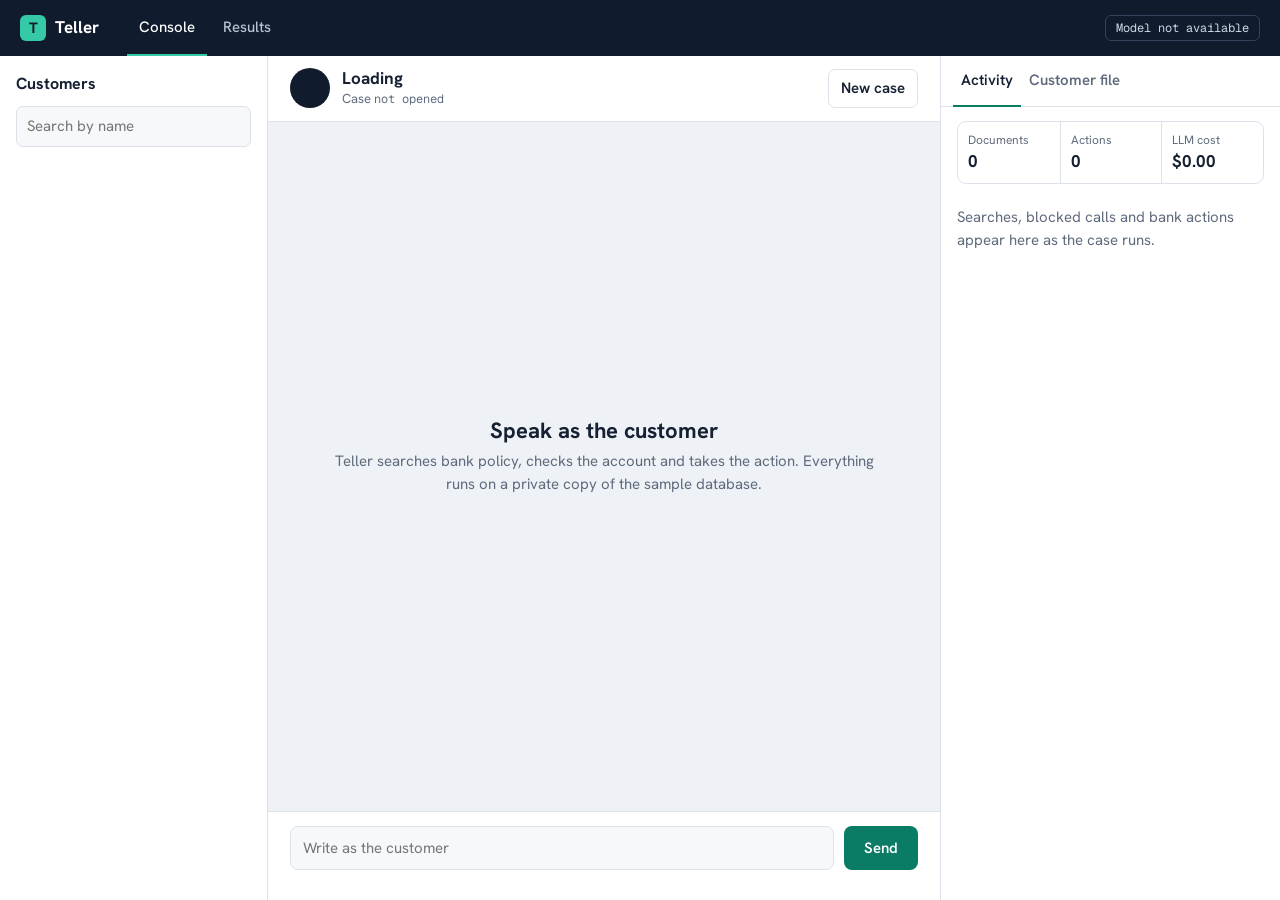
==== web/index.html @ 4563b69e "Add branch desk page" ====
<!doctype html>
<html lang="en">
<head>
  <meta charset="utf-8">
  <meta name="viewport" content="width=device-width, initial-scale=1">
  <title>Teller | Support console</title>
  <link rel="preconnect" href="https://fonts.googleapis.com">
  <link rel="stylesheet" href="https://fonts.googleapis.com/css2?family=Geist+Mono:wght@400;500&family=Hanken+Grotesk:wght@400;500;600;700&display=swap">
  <link rel="stylesheet" href="css/base.css">
  <link rel="stylesheet" href="css/desk.css">
</head>
<body>
  <header class="topbar">
    <a class="brand" href="index.html"><span class="brand-mark">T</span>Teller</a>
    <nav class="nav">
      <a class="nav-link nav-link-active" href="index.html">Console</a>
      <a class="nav-link" href="results.html">Results</a>
    </nav>
    <p class="model-chip" id="model-line">Checking model</p>
  </header>

  <main class="console">
    <aside class="customers">
      <div class="customers-head">
        <h2>Customers</h2>
        <span class="count" id="customer-count"></span>
      </div>
      <input class="customer-search" id="customer-search" type="search" placeholder="Search by name" aria-label="Search customers">
      <ul class="customer-list" id="customer-list"></ul>
    </aside>

    <section class="conversation">
      <div class="conversation-head">
        <span class="avatar avatar-large" id="current-avatar"></span>
        <div class="conversation-title">
          <h1 id="current-name">Loading</h1>
          <p>Case <span id="case-number">not opened</span></p>
        </div>
        <button class="secondary-button" id="new-case-button" type="button">New case</button>
      </div>

      <div class="messages" id="messages">
        <div class="welcome" id="welcome">
          <h2>Speak as the customer</h2>
          <p>Teller searches bank policy, checks the account and takes the action. Everything runs on a private copy of the sample database.</p>
          <div class="suggestions" id="suggestions"></div>
        </div>
      </div>

      <form class="composer" id="message-form">
        <input id="message-input" type="text" autocomplete="off" placeholder="Write as the customer" aria-label="Customer message">
        <button class="send-button" id="send-button" type="submit">Send</button>
      </form>
      <p class="form-error" id="form-error"></p>
    </section>

    <aside class="details">
      <div class="tabs" role="tablist">
        <button class="tab tab-active" id="activity-tab" type="button" role="tab">Activity</button>
        <button class="tab" id="profile-tab" type="button" role="tab">Customer file</button>
      </div>

      <div id="activity-panel">
        <dl class="case-stats">
          <div><dt>Documents</dt><dd id="stat-documents">0</dd></div>
          <div><dt>Actions</dt><dd id="stat-actions">0</dd></div>
          <div><dt>LLM cost</dt><dd id="stat-cost">$0.00</dd></div>
        </dl>
        <p class="activity-empty" id="activity-empty">Searches, blocked calls and bank actions appear here as the case runs.</p>
        <ol class="timeline" id="timeline"></ol>
      </div>

      <div id="profile-panel" hidden>
        <p class="profile-note">Give any two of these when Teller asks you to verify. All of it is sample data.</p>
        <dl class="profile" id="profile"></dl>
      </div>
    </aside>
  </main>

  <script src="js/api.js"></script>
  <script src="js/desk.js"></script>
</body>
</html>
---- web/css/base.css ----
:root {
  --navy: #101c2e;
  --background: #eef1f5;
  --surface: #ffffff;
  --surface-soft: #f6f8fa;
  --line: #dde2ea;
  --text: #162033;
  --muted: #5f6b7d;
  --brand: #0a7c66;
  --brand-dark: #075e4d;
  --brand-soft: #e2f3ef;
  --blue: #2257d6;
  --blue-soft: #e6edfc;
  --red: #b92f1c;
  --red-soft: #fbe9e6;
  --font: "Hanken Grotesk", "Helvetica Neue", Arial, sans-serif;
  --mono: "Geist Mono", Menlo, monospace;
}

* {
  box-sizing: border-box;
}

html,
body {
  margin: 0;
  height: 100%;
}

body {
  background: var(--background);
  color: var(--text);
  font-family: var(--font);
  font-size: 15px;
  line-height: 1.5;
}

h1,
h2,
h3,
p,
dl,
dd,
ol,
ul {
  margin: 0;
  padding: 0;
}

ol,
ul {
  list-style: none;
}

button,
input {
  font: inherit;
}

.topbar {
  display: flex;
  align-items: center;
  gap: 28px;
  height: 56px;
  padding: 0 20px;
  background: var(--navy);
  color: #ffffff;
}

.brand {
  display: flex;
  align-items: center;
  gap: 9px;
  color: inherit;
  font-size: 17px;
  font-weight: 700;
  text-decoration: none;
}

.brand-mark {
  display: grid;
  width: 26px;
  height: 26px;
  border-radius: 6px;
  background: #36c9a7;
  color: var(--navy);
  font-size: 15px;
  place-items: center;
}

.nav {
  display: flex;
  align-self: stretch;
  gap: 4px;
}

.nav-link {
  display: flex;
  align-items: center;
  padding: 0 12px;
  border-bottom: 2px solid transparent;
  color: #b9c3d2;
  font-weight: 500;
  text-decoration: none;
}

.nav-link:hover {
  color: #ffffff;
}

.nav-link-active {
  border-bottom-color: #36c9a7;
  color: #ffffff;
}

.model-chip {
  margin-left: auto;
  padding: 3px 10px;
  border: 1px solid #33425a;
  border-radius: 6px;
  color: #cfd7e3;
  font-family: var(--mono);
  font-size: 12px;
  overflow-wrap: anywhere;
}

@media (max-width: 640px) {
  .topbar {
    flex-wrap: wrap;
    gap: 2px 14px;
    height: auto;
    padding: 8px 16px;
  }

  .nav {
    min-height: 34px;
  }

  .model-chip {
    width: 100%;
    margin: 4px 0;
  }
}
---- web/css/desk.css ----
.console {
  display: grid;
  grid-template-columns: 268px minmax(0, 1fr) 340px;
  height: calc(100vh - 56px);
}

.customers,
.details {
  display: flex;
  flex-direction: column;
  min-height: 0;
  background: var(--surface);
}

.customers {
  border-right: 1px solid var(--line);
}

.details {
  overflow-y: auto;
  border-left: 1px solid var(--line);
}

.customers-head {
  display: flex;
  align-items: center;
  justify-content: space-between;
  padding: 16px 16px 10px;
}

.customers-head h2 {
  font-size: 16px;
  font-weight: 700;
}

.count {
  color: var(--muted);
  font-size: 13px;
}

.customer-search {
  margin: 0 16px 10px;
  padding: 8px 10px;
  border: 1px solid var(--line);
  border-radius: 7px;
  background: var(--surface-soft);
}

.customer-search:focus,
.composer input:focus {
  border-color: var(--brand);
  outline: 2px solid var(--brand-soft);
}

.customer-list {
  flex: 1;
  overflow-y: auto;
  padding: 0 8px 12px;
}

.customer-button {
  display: flex;
  align-items: center;
  gap: 10px;
  width: 100%;
  padding: 8px;
  border: 0;
  border-radius: 7px;
  background: none;
  color: inherit;
  cursor: pointer;
  text-align: left;
}

.customer-button:hover {
  background: var(--surface-soft);
}

.customer-active,
.customer-active:hover {
  background: var(--brand-soft);
}

.customer-name {
  overflow: hidden;
  font-weight: 500;
  text-overflow: ellipsis;
  white-space: nowrap;
}

.avatar {
  display: grid;
  flex-shrink: 0;
  width: 30px;
  height: 30px;
  border-radius: 50%;
  background: #dce3ec;
  color: #33425a;
  font-size: 11px;
  font-weight: 700;
  place-items: center;
}

.avatar-large {
  width: 40px;
  height: 40px;
  background: var(--navy);
  color: #ffffff;
  font-size: 14px;
}

.conversation {
  display: flex;
  flex-direction: column;
  min-width: 0;
  min-height: 0;
}

.conversation-head {
  display: flex;
  align-items: center;
  gap: 12px;
  padding: 12px 22px;
  border-bottom: 1px solid var(--line);
  background: var(--surface);
}

.conversation-title {
  flex: 1;
  min-width: 0;
}

.conversation-title h1 {
  overflow: hidden;
  font-size: 17px;
  font-weight: 700;
  line-height: 1.25;
  text-overflow: ellipsis;
  white-space: nowrap;
}

.conversation-title p {
  color: var(--muted);
  font-size: 13px;
}

#case-number {
  font-family: var(--mono);
  font-size: 12px;
}

.secondary-button {
  flex-shrink: 0;
  padding: 7px 12px;
  border: 1px solid var(--line);
  border-radius: 7px;
  background: var(--surface);
  color: var(--text);
  cursor: pointer;
  font-weight: 600;
}

.secondary-button:hover {
  background: var(--surface-soft);
}

.messages {
  display: flex;
  flex: 1;
  flex-direction: column;
  gap: 12px;
  overflow-y: auto;
  padding: 22px;
}

.welcome {
  width: 100%;
  max-width: 560px;
  margin: auto;
  text-align: center;
}

.welcome h2 {
  font-size: 22px;
  font-weight: 700;
  line-height: 1.25;
}

.welcome p {
  margin-top: 6px;
  color: var(--muted);
}

.suggestions {
  display: grid;
  grid-template-columns: 1fr 1fr;
  gap: 10px;
  margin-top: 20px;
}

.suggestion {
  padding: 12px 14px;
  border: 1px solid var(--line);
  border-radius: 9px;
  background: var(--surface);
  color: var(--text);
  cursor: pointer;
  line-height: 1.35;
  text-align: left;
}

.suggestion:hover {
  border-color: var(--brand);
}

.message {
  max-width: min(76%, 620px);
}

.message-customer {
  align-self: flex-start;
}

.message-teller {
  align-self: flex-end;
}

.message-author {
  margin-bottom: 3px;
  color: var(--muted);
  font-size: 12px;
  font-weight: 600;
}

.message-teller .message-author {
  text-align: right;
}

.message-text {
  padding: 10px 14px;
  border-radius: 12px;
  overflow-wrap: anywhere;
  white-space: pre-wrap;
}

.message-customer .message-text {
  border: 1px solid var(--line);
  border-top-left-radius: 3px;
  background: var(--surface);
}

.message-teller .message-text {
  border-top-right-radius: 3px;
  background: var(--navy);
  color: #ffffff;
}

.typing {
  display: flex;
  gap: 5px;
  padding: 5px 2px;
}

.typing span {
  width: 7px;
  height: 7px;
  border-radius: 50%;
  background: #9fb0c6;
  animation: typing-dot 1.2s infinite;
}

.typing span:nth-child(2) {
  animation-delay: 0.15s;
}

.typing span:nth-child(3) {
  animation-delay: 0.3s;
}

@keyframes typing-dot {
  0%,
  60%,
  100% {
    opacity: 0.35;
  }

  30% {
    opacity: 1;
  }
}

@media (prefers-reduced-motion: reduce) {
  .typing span {
    animation: none;
  }
}

.composer {
  display: flex;
  gap: 10px;
  padding: 14px 22px 8px;
  border-top: 1px solid var(--line);
  background: var(--surface);
}

.composer input {
  flex: 1;
  min-width: 0;
  padding: 10px 12px;
  border: 1px solid var(--line);
  border-radius: 8px;
  background: var(--surface-soft);
}

.send-button {
  padding: 0 20px;
  border: 0;
  border-radius: 8px;
  background: var(--brand);
  color: #ffffff;
  cursor: pointer;
  font-weight: 600;
}

.send-button:hover {
  background: var(--brand-dark);
}

.send-button:disabled {
  background: #9fb0c6;
  cursor: wait;
}

.form-error {
  min-height: 22px;
  padding: 0 22px 6px;
  background: var(--surface);
  color: var(--red);
  font-size: 13px;
}

.tabs {
  display: flex;
  flex-shrink: 0;
  padding: 0 12px;
  border-bottom: 1px solid var(--line);
}

.tab {
  padding: 13px 8px;
  margin-bottom: -1px;
  border: 0;
  border-bottom: 2px solid transparent;
  background: none;
  color: var(--muted);
  cursor: pointer;
  font-weight: 600;
}

.tab-active {
  border-bottom-color: var(--brand);
  color: var(--text);
}

.case-stats {
  display: grid;
  grid-template-columns: repeat(3, 1fr);
  margin: 14px 16px;
  border: 1px solid var(--line);
  border-radius: 9px;
}

.case-stats div {
  padding: 9px 10px;
  border-left: 1px solid var(--line);
}

.case-stats div:first-child {
  border-left: 0;
}

.case-stats dt {
  color: var(--muted);
  font-size: 12px;
}

.case-stats dd {
  font-size: 17px;
  font-weight: 700;
  font-variant-numeric: tabular-nums;
}

.activity-empty {
  padding: 8px 16px;
  color: var(--muted);
}

.timeline {
  padding: 0 16px 18px;
}

.timeline-item {
  position: relative;
  display: grid;
  grid-template-columns: 26px minmax(0, 1fr);
  gap: 10px;
  padding-bottom: 16px;
}

.timeline-item::before {
  position: absolute;
  top: 28px;
  bottom: 2px;
  left: 12px;
  width: 1px;
  background: var(--line);
  content: "";
}

.timeline-item:last-child::before {
  display: none;
}

.timeline-icon {
  display: grid;
  width: 26px;
  height: 26px;
  border-radius: 50%;
  place-items: center;
}

.timeline-icon svg {
  width: 14px;
  height: 14px;
}

.icon-search {
  background: var(--blue-soft);
  color: var(--blue);
}

.icon-done {
  background: var(--brand-soft);
  color: var(--brand-dark);
}

.icon-blocked {
  background: var(--red-soft);
  color: var(--red);
}

.timeline-label {
  color: var(--muted);
  font-size: 12px;
  font-weight: 600;
}

.timeline-title {
  overflow-wrap: anywhere;
  font-weight: 500;
  line-height: 1.35;
}

.timeline-list {
  margin-top: 3px;
  color: var(--muted);
  font-size: 13px;
}

.timeline-note {
  margin-top: 3px;
  color: var(--muted);
  font-size: 13px;
}

.timeline-code {
  max-height: 100px;
  margin: 5px 0 0;
  padding: 7px 8px;
  overflow: auto;
  border-radius: 6px;
  background: var(--surface-soft);
  color: #33425a;
  font-family: var(--mono);
  font-size: 11px;
  overflow-wrap: anywhere;
  white-space: pre-wrap;
}

.profile-note {
  padding: 14px 16px 2px;
  color: var(--muted);
  font-size: 13px;
}

.profile {
  padding: 4px 16px 18px;
}

.profile dt {
  margin-top: 12px;
  color: var(--muted);
  font-size: 12px;
}

.profile dd {
  font-weight: 500;
  overflow-wrap: anywhere;
}

@media (max-width: 1100px) {
  .console {
    grid-template-columns: 230px minmax(0, 1fr);
    grid-template-rows: minmax(560px, calc(100vh - 56px)) auto;
    height: auto;
  }

  .details {
    grid-column: 1 / -1;
    border-top: 1px solid var(--line);
    border-left: 0;
  }
}

@media (max-width: 720px) {
  .console {
    display: block;
  }

  .customers {
    max-height: 250px;
    border-right: 0;
    border-bottom: 1px solid var(--line);
  }

  .conversation {
    height: 620px;
  }

  .conversation-head,
  .messages,
  .composer,
  .form-error {
    padding-right: 16px;
    padding-left: 16px;
  }

  .suggestions {
    grid-template-columns: 1fr;
  }

  .message {
    max-width: 90%;
  }
}
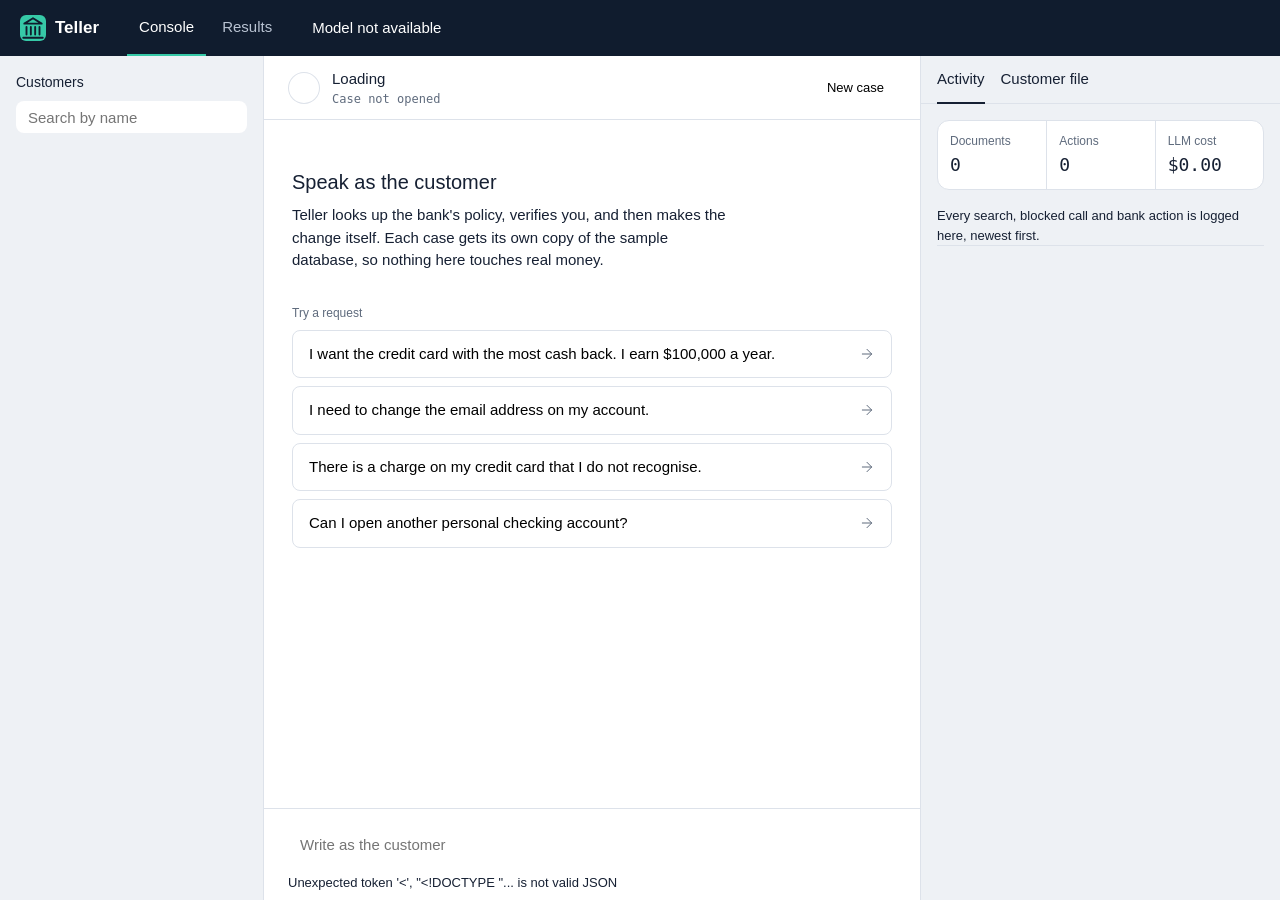
==== commit edcc4c6e: "Rework the console and number the activity log" ====
--- a/web/index.html
+++ b/web/index.html
@@ -5,18 +5,21 @@
   <meta name="viewport" content="width=device-width, initial-scale=1">
   <title>Teller | Support console</title>
   <link rel="preconnect" href="https://fonts.googleapis.com">
-  <link rel="stylesheet" href="https://fonts.googleapis.com/css2?family=Geist+Mono:wght@400;500&family=Hanken+Grotesk:wght@400;500;600;700&display=swap">
-  <link rel="stylesheet" href="css/base.css">
-  <link rel="stylesheet" href="css/desk.css">
+  <link rel="stylesheet" href="https://fonts.googleapis.com/css2?family=IBM+Plex+Mono:wght@400;500&family=IBM+Plex+Sans:wght@400;500;600&display=swap">
+  <link rel="stylesheet" href="css/base.css?v=2">
+  <link rel="stylesheet" href="css/desk.css?v=2">
 </head>
 <body>
   <header class="topbar">
-    <a class="brand" href="index.html"><span class="brand-mark">T</span>Teller</a>
+    <a class="brand" href="index.html">
+      <svg class="brand-mark" viewBox="0 0 24 24" fill="none" stroke="currentColor" stroke-width="1.75" stroke-linecap="round" stroke-linejoin="round" aria-hidden="true"><path d="M3 21h18M6 18v-7M10 18v-7M14 18v-7M18 18v-7M12 3l8 5H4z"/></svg>
+      Teller
+    </a>
     <nav class="nav">
       <a class="nav-link nav-link-active" href="index.html">Console</a>
       <a class="nav-link" href="results.html">Results</a>
     </nav>
-    <p class="model-chip" id="model-line">Checking model</p>
+    <p class="model-line" id="model-line">Checking model</p>
   </header>
 
   <main class="console">
@@ -42,7 +45,8 @@
       <div class="messages" id="messages">
         <div class="welcome" id="welcome">
           <h2>Speak as the customer</h2>
-          <p>Teller searches bank policy, checks the account and takes the action. Everything runs on a private copy of the sample database.</p>
+          <p>Teller looks up the bank's policy, verifies you, and then makes the change itself. Each case gets its own copy of the sample database, so nothing here touches real money.</p>
+          <p class="suggestions-label">Try a request</p>
           <div class="suggestions" id="suggestions"></div>
         </div>
       </div>
@@ -66,7 +70,7 @@
           <div><dt>Actions</dt><dd id="stat-actions">0</dd></div>
           <div><dt>LLM cost</dt><dd id="stat-cost">$0.00</dd></div>
         </dl>
-        <p class="activity-empty" id="activity-empty">Searches, blocked calls and bank actions appear here as the case runs.</p>
+        <p class="activity-empty" id="activity-empty">Every search, blocked call and bank action is logged here, newest first.</p>
         <ol class="timeline" id="timeline"></ol>
       </div>
 
@@ -77,7 +81,7 @@
     </aside>
   </main>
 
-  <script src="js/api.js"></script>
-  <script src="js/desk.js"></script>
+  <script src="js/api.js?v=2"></script>
+  <script src="js/desk.js?v=2"></script>
 </body>
 </html>
--- a/web/css/desk.css
+++ b/web/css/desk.css
@@ -1,15 +1,17 @@
 .console {
   display: grid;
-  grid-template-columns: 268px minmax(0, 1fr) 340px;
+  grid-template-columns: 264px minmax(0, 1fr) 360px;
   height: calc(100vh - 56px);
 }
+
+/* Side panels */
 
 .customers,
 .details {
   display: flex;
   flex-direction: column;
   min-height: 0;
-  background: var(--surface);
+  background: var(--page);
 }
 
 .customers {
@@ -23,67 +25,77 @@
 
 .customers-head {
   display: flex;
-  align-items: center;
+  align-items: baseline;
   justify-content: space-between;
-  padding: 16px 16px 10px;
+  padding: 16px 16px 8px;
 }
 
 .customers-head h2 {
-  font-size: 16px;
-  font-weight: 700;
+  font-size: 14px;
+  font-weight: 500;
 }
 
 .count {
   color: var(--muted);
-  font-size: 13px;
+  font-family: var(--mono);
+  font-size: 12px;
 }
 
 .customer-search {
-  margin: 0 16px 10px;
-  padding: 8px 10px;
-  border: 1px solid var(--line);
-  border-radius: 7px;
-  background: var(--surface-soft);
+  height: 32px;
+  margin: 0 16px 8px;
+  padding: 0 12px;
+  border: 1px solid var(--line-strong);
+  border-radius: 8px;
+  background: var(--surface);
 }
 
 .customer-search:focus,
 .composer input:focus {
-  border-color: var(--brand);
-  outline: 2px solid var(--brand-soft);
+  border-color: var(--accent);
+  outline: none;
+  box-shadow: 0 0 0 3px var(--accent-ring);
 }
 
 .customer-list {
   flex: 1;
   overflow-y: auto;
-  padding: 0 8px 12px;
+  padding: 0 8px 16px;
+}
+
+.customer-list li + li {
+  margin-top: 2px;
 }
 
 .customer-button {
   display: flex;
   align-items: center;
-  gap: 10px;
+  gap: 8px;
   width: 100%;
-  padding: 8px;
+  height: 36px;
+  padding: 0 8px;
   border: 0;
-  border-radius: 7px;
+  border-radius: 8px;
   background: none;
-  color: inherit;
-  cursor: pointer;
+  color: var(--text-soft);
   text-align: left;
+  transition: background-color 150ms var(--ease), color 150ms var(--ease);
 }
 
 .customer-button:hover {
-  background: var(--surface-soft);
+  background: rgba(23, 23, 23, 0.04);
+  color: var(--text);
 }
 
 .customer-active,
 .customer-active:hover {
-  background: var(--brand-soft);
+  background: rgba(23, 23, 23, 0.06);
+  color: var(--text);
+  font-weight: 500;
 }
 
 .customer-name {
   overflow: hidden;
-  font-weight: 500;
   text-overflow: ellipsis;
   white-space: nowrap;
 }
@@ -91,38 +103,41 @@
 .avatar {
   display: grid;
   flex-shrink: 0;
-  width: 30px;
-  height: 30px;
+  width: 24px;
+  height: 24px;
   border-radius: 50%;
-  background: #dce3ec;
-  color: #33425a;
-  font-size: 11px;
-  font-weight: 700;
+  background: var(--raised);
+  box-shadow: inset 0 0 0 1px var(--line);
+  color: var(--text-soft);
+  font-size: 10px;
+  font-weight: 500;
   place-items: center;
 }
 
 .avatar-large {
-  width: 40px;
-  height: 40px;
-  background: var(--navy);
-  color: #ffffff;
-  font-size: 14px;
-}
+  width: 32px;
+  height: 32px;
+  font-size: 12px;
+}
+
+/* Conversation */
 
 .conversation {
   display: flex;
   flex-direction: column;
   min-width: 0;
   min-height: 0;
+  background: var(--surface);
 }
 
 .conversation-head {
   display: flex;
   align-items: center;
   gap: 12px;
-  padding: 12px 22px;
+  height: 64px;
+  flex-shrink: 0;
+  padding: 0 24px;
   border-bottom: 1px solid var(--line);
-  background: var(--surface);
 }
 
 .conversation-title {
@@ -132,141 +147,158 @@
 
 .conversation-title h1 {
   overflow: hidden;
-  font-size: 17px;
-  font-weight: 700;
-  line-height: 1.25;
+  font-size: 15px;
+  font-weight: 500;
   text-overflow: ellipsis;
   white-space: nowrap;
 }
 
 .conversation-title p {
   color: var(--muted);
-  font-size: 13px;
-}
-
-#case-number {
   font-family: var(--mono);
   font-size: 12px;
+  line-height: 16px;
 }
 
 .secondary-button {
   flex-shrink: 0;
-  padding: 7px 12px;
-  border: 1px solid var(--line);
-  border-radius: 7px;
-  background: var(--surface);
-  color: var(--text);
-  cursor: pointer;
-  font-weight: 600;
+  height: 32px;
+  padding: 0 12px;
+  border: 1px solid var(--line-strong);
+  border-radius: 8px;
+  background: var(--surface);
+  font-size: 13px;
+  font-weight: 500;
+  transition: background-color 150ms var(--ease);
 }
 
 .secondary-button:hover {
-  background: var(--surface-soft);
+  background: var(--raised);
+}
+
+.secondary-button:active,
+.send-button:active,
+.suggestion:active {
+  transform: scale(0.98);
 }
 
 .messages {
   display: flex;
   flex: 1;
   flex-direction: column;
-  gap: 12px;
+  gap: 16px;
   overflow-y: auto;
-  padding: 22px;
+  padding: 24px;
 }
 
 .welcome {
   width: 100%;
-  max-width: 560px;
-  margin: auto;
-  text-align: center;
+  max-width: 600px;
+  margin: 24px auto 0;
 }
 
 .welcome h2 {
-  font-size: 22px;
-  font-weight: 700;
-  line-height: 1.25;
+  font-size: 20px;
+  font-weight: 500;
+  line-height: 28px;
 }
 
 .welcome p {
-  margin-top: 6px;
-  color: var(--muted);
+  max-width: 52ch;
+  margin-top: 8px;
+  color: var(--text-soft);
+}
+
+.welcome .suggestions-label {
+  margin-top: 32px;
+  color: var(--muted);
+  font-size: 12px;
 }
 
 .suggestions {
-  display: grid;
-  grid-template-columns: 1fr 1fr;
-  gap: 10px;
-  margin-top: 20px;
+  display: flex;
+  flex-direction: column;
+  gap: 8px;
+  margin-top: 8px;
 }
 
 .suggestion {
-  padding: 12px 14px;
+  display: flex;
+  align-items: center;
+  justify-content: space-between;
+  gap: 16px;
+  padding: 12px 16px;
   border: 1px solid var(--line);
-  border-radius: 9px;
-  background: var(--surface);
-  color: var(--text);
-  cursor: pointer;
-  line-height: 1.35;
+  border-radius: 8px;
+  background: var(--surface);
   text-align: left;
+  transition: background-color 150ms var(--ease), border-color 150ms var(--ease);
 }
 
 .suggestion:hover {
-  border-color: var(--brand);
+  border-color: var(--line-strong);
+  background: var(--page);
+}
+
+.suggestion svg {
+  flex-shrink: 0;
+  width: 16px;
+  height: 16px;
+  color: var(--muted);
 }
 
 .message {
-  max-width: min(76%, 620px);
+  max-width: min(72%, 600px);
 }
 
 .message-customer {
+  align-self: flex-end;
+}
+
+.message-teller {
   align-self: flex-start;
 }
 
-.message-teller {
-  align-self: flex-end;
-}
-
 .message-author {
-  margin-bottom: 3px;
-  color: var(--muted);
-  font-size: 12px;
-  font-weight: 600;
-}
-
-.message-teller .message-author {
+  margin-bottom: 4px;
+  color: var(--muted);
+  font-size: 12px;
+  line-height: 16px;
+}
+
+.message-customer .message-author {
   text-align: right;
 }
 
 .message-text {
-  padding: 10px 14px;
+  padding: 12px 16px;
   border-radius: 12px;
   overflow-wrap: anywhere;
   white-space: pre-wrap;
 }
 
 .message-customer .message-text {
+  background: var(--raised);
+}
+
+.message-teller .message-text {
   border: 1px solid var(--line);
-  border-top-left-radius: 3px;
-  background: var(--surface);
-}
-
-.message-teller .message-text {
-  border-top-right-radius: 3px;
-  background: var(--navy);
-  color: #ffffff;
+  background: var(--surface);
+  box-shadow: 0 1px 2px rgba(0, 0, 0, 0.04);
 }
 
 .typing {
   display: flex;
-  gap: 5px;
-  padding: 5px 2px;
+  gap: 4px;
+  padding: 6px 0;
 }
 
 .typing span {
-  width: 7px;
-  height: 7px;
+  width: 6px;
+  height: 6px;
   border-radius: 50%;
-  background: #9fb0c6;
-  animation: typing-dot 1.2s infinite;
+  background: var(--muted);
+  animation: typing-dot 1.2s var(--ease) infinite;
 }
 
 .typing span:nth-child(2) {
@@ -281,7 +313,7 @@
   0%,
   60%,
   100% {
-    opacity: 0.35;
+    opacity: 0.3;
   }
 
   30% {
@@ -297,81 +329,91 @@
 
 .composer {
   display: flex;
-  gap: 10px;
-  padding: 14px 22px 8px;
+  gap: 8px;
+  padding: 16px 24px 8px;
   border-top: 1px solid var(--line);
-  background: var(--surface);
 }
 
 .composer input {
   flex: 1;
   min-width: 0;
-  padding: 10px 12px;
-  border: 1px solid var(--line);
-  border-radius: 8px;
-  background: var(--surface-soft);
+  height: 40px;
+  padding: 0 12px;
+  border: 1px solid var(--line-strong);
+  border-radius: 8px;
+  background: var(--surface);
 }
 
 .send-button {
+  height: 40px;
   padding: 0 20px;
   border: 0;
   border-radius: 8px;
-  background: var(--brand);
+  background: var(--accent);
   color: #ffffff;
-  cursor: pointer;
-  font-weight: 600;
+  font-weight: 500;
+  transition: background-color 150ms var(--ease), transform 150ms var(--ease);
 }
 
 .send-button:hover {
-  background: var(--brand-dark);
+  background: var(--accent-dark);
 }
 
 .send-button:disabled {
-  background: #9fb0c6;
+  background: var(--raised);
+  color: var(--muted);
   cursor: wait;
 }
 
 .form-error {
-  min-height: 22px;
-  padding: 0 22px 6px;
-  background: var(--surface);
-  color: var(--red);
+  min-height: 24px;
+  padding: 0 24px 8px;
+  color: var(--negative);
   font-size: 13px;
 }
 
+/* Activity and customer file */
+
 .tabs {
   display: flex;
   flex-shrink: 0;
-  padding: 0 12px;
+  gap: 16px;
+  height: 48px;
+  padding: 0 16px;
   border-bottom: 1px solid var(--line);
 }
 
 .tab {
-  padding: 13px 8px;
+  padding: 0;
   margin-bottom: -1px;
   border: 0;
   border-bottom: 2px solid transparent;
   background: none;
-  color: var(--muted);
-  cursor: pointer;
-  font-weight: 600;
+  color: var(--text-soft);
+  font-weight: 500;
+  transition: color 150ms var(--ease);
+}
+
+.tab:hover {
+  color: var(--text);
 }
 
 .tab-active {
-  border-bottom-color: var(--brand);
+  border-bottom-color: var(--text);
   color: var(--text);
 }
 
 .case-stats {
   display: grid;
   grid-template-columns: repeat(3, 1fr);
-  margin: 14px 16px;
+  margin: 16px;
   border: 1px solid var(--line);
-  border-radius: 9px;
+  border-radius: 12px;
+  background: var(--surface);
 }
 
 .case-stats div {
-  padding: 9px 10px;
+  padding: 12px;
   border-left: 1px solid var(--line);
 }
 
@@ -382,135 +424,128 @@
 .case-stats dt {
   color: var(--muted);
   font-size: 12px;
+  line-height: 16px;
 }
 
 .case-stats dd {
-  font-size: 17px;
-  font-weight: 700;
-  font-variant-numeric: tabular-nums;
+  margin-top: 4px;
+  font-family: var(--mono);
+  font-size: 18px;
+  line-height: 24px;
 }
 
 .activity-empty {
-  padding: 8px 16px;
-  color: var(--muted);
-}
+  padding: 0 16px;
+  color: var(--text-soft);
+  font-size: 13px;
+}
+
+/* The ledger: numbered entries on ruled lines, newest on top */
 
 .timeline {
-  padding: 0 16px 18px;
+  margin: 0 16px 24px;
+  border-top: 1px solid var(--line);
 }
 
 .timeline-item {
-  position: relative;
   display: grid;
-  grid-template-columns: 26px minmax(0, 1fr);
-  gap: 10px;
-  padding-bottom: 16px;
-}
-
-.timeline-item::before {
-  position: absolute;
-  top: 28px;
-  bottom: 2px;
-  left: 12px;
-  width: 1px;
-  background: var(--line);
-  content: "";
-}
-
-.timeline-item:last-child::before {
-  display: none;
-}
-
-.timeline-icon {
-  display: grid;
-  width: 26px;
-  height: 26px;
-  border-radius: 50%;
-  place-items: center;
-}
-
-.timeline-icon svg {
-  width: 14px;
-  height: 14px;
-}
-
-.icon-search {
-  background: var(--blue-soft);
-  color: var(--blue);
-}
-
-.icon-done {
-  background: var(--brand-soft);
-  color: var(--brand-dark);
-}
-
-.icon-blocked {
-  background: var(--red-soft);
-  color: var(--red);
+  grid-template-columns: 24px minmax(0, 1fr);
+  gap: 8px;
+  padding: 12px 0;
+  border-bottom: 1px solid var(--line);
+}
+
+.timeline-number {
+  color: var(--muted);
+  font-family: var(--mono);
+  font-size: 12px;
 }
 
 .timeline-label {
-  color: var(--muted);
-  font-size: 12px;
-  font-weight: 600;
+  display: flex;
+  align-items: center;
+  gap: 8px;
+  color: var(--text-soft);
+  font-size: 12px;
+  font-weight: 500;
+}
+
+.timeline-label svg {
+  width: 16px;
+  height: 16px;
+}
+
+.kind-blocked .timeline-label {
+  color: var(--negative);
+}
+
+.kind-done .timeline-label {
+  color: var(--positive);
 }
 
 .timeline-title {
+  margin-top: 4px;
   overflow-wrap: anywhere;
-  font-weight: 500;
-  line-height: 1.35;
-}
-
-.timeline-list {
-  margin-top: 3px;
-  color: var(--muted);
+}
+
+.timeline-list,
+.timeline-note {
+  margin-top: 4px;
+  color: var(--text-soft);
   font-size: 13px;
 }
 
-.timeline-note {
-  margin-top: 3px;
-  color: var(--muted);
-  font-size: 13px;
+.timeline-list li + li {
+  margin-top: 2px;
 }
 
 .timeline-code {
-  max-height: 100px;
-  margin: 5px 0 0;
-  padding: 7px 8px;
+  max-height: 104px;
+  margin-top: 8px;
+  padding: 8px 12px;
   overflow: auto;
-  border-radius: 6px;
-  background: var(--surface-soft);
-  color: #33425a;
+  border-radius: 8px;
+  background: var(--raised);
+  color: var(--text-soft);
   font-family: var(--mono);
-  font-size: 11px;
+  font-size: 12px;
+  line-height: 16px;
   overflow-wrap: anywhere;
   white-space: pre-wrap;
 }
 
 .profile-note {
-  padding: 14px 16px 2px;
-  color: var(--muted);
+  padding: 16px 16px 8px;
+  color: var(--text-soft);
   font-size: 13px;
 }
 
 .profile {
-  padding: 4px 16px 18px;
+  margin: 0 16px 24px;
+  border-top: 1px solid var(--line);
+}
+
+.profile div {
+  padding: 12px 0;
+  border-bottom: 1px solid var(--line);
 }
 
 .profile dt {
-  margin-top: 12px;
-  color: var(--muted);
-  font-size: 12px;
+  color: var(--muted);
+  font-size: 12px;
+  line-height: 16px;
 }
 
 .profile dd {
-  font-weight: 500;
+  margin-top: 4px;
   overflow-wrap: anywhere;
 }
+
+/* Smaller screens */
 
 @media (max-width: 1100px) {
   .console {
-    grid-template-columns: 230px minmax(0, 1fr);
+    grid-template-columns: 240px minmax(0, 1fr);
     grid-template-rows: minmax(560px, calc(100vh - 56px)) auto;
     height: auto;
   }
@@ -528,13 +563,13 @@
   }
 
   .customers {
-    max-height: 250px;
+    max-height: 240px;
     border-right: 0;
     border-bottom: 1px solid var(--line);
   }
 
   .conversation {
-    height: 620px;
+    height: 640px;
   }
 
   .conversation-head,
@@ -545,11 +580,11 @@
     padding-left: 16px;
   }
 
-  .suggestions {
-    grid-template-columns: 1fr;
+  .welcome {
+    margin-top: 8px;
   }
 
   .message {
-    max-width: 90%;
-  }
-}
+    max-width: 88%;
+  }
+}
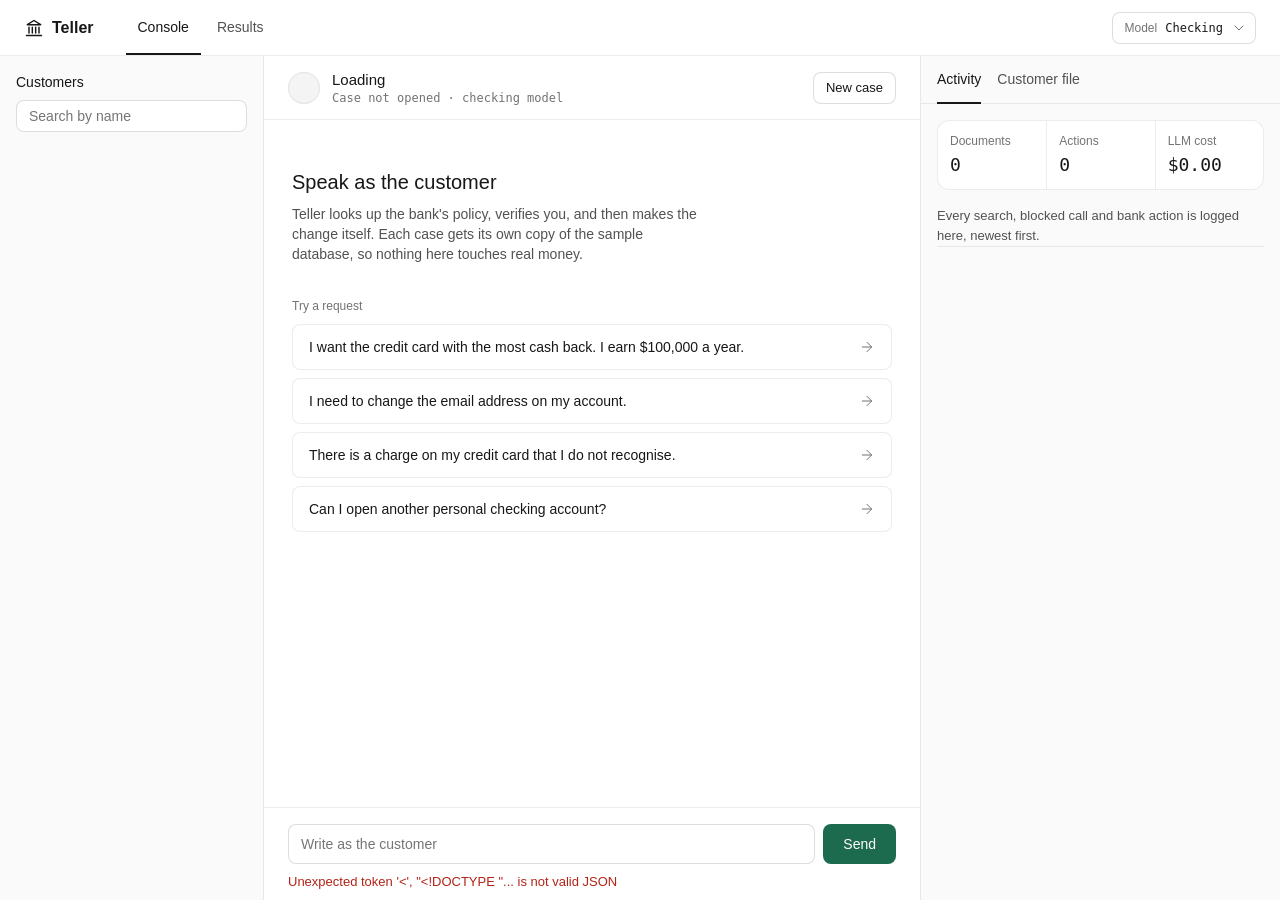
==== commit 56d6aea2: "Add a model menu with offline and own key options" ====
--- a/web/index.html
+++ b/web/index.html
@@ -6,8 +6,8 @@
   <title>Teller | Support console</title>
   <link rel="preconnect" href="https://fonts.googleapis.com">
   <link rel="stylesheet" href="https://fonts.googleapis.com/css2?family=IBM+Plex+Mono:wght@400;500&family=IBM+Plex+Sans:wght@400;500;600&display=swap">
-  <link rel="stylesheet" href="css/base.css?v=2">
-  <link rel="stylesheet" href="css/desk.css?v=2">
+  <link rel="stylesheet" href="css/base.css?v=4">
+  <link rel="stylesheet" href="css/desk.css?v=4">
 </head>
 <body>
   <header class="topbar">
@@ -19,7 +19,66 @@
       <a class="nav-link nav-link-active" href="index.html">Console</a>
       <a class="nav-link" href="results.html">Results</a>
     </nav>
-    <p class="model-line" id="model-line">Checking model</p>
+    <div class="model-menu">
+      <button class="model-button" id="model-button" type="button" aria-expanded="false" aria-controls="model-panel">
+        <span class="model-button-label">Model</span>
+        <span id="model-name">Checking</span>
+        <svg viewBox="0 0 24 24" fill="none" stroke="currentColor" stroke-width="1.5" stroke-linecap="round" stroke-linejoin="round" aria-hidden="true"><path d="m6 9 6 6 6-6"/></svg>
+      </button>
+
+      <div class="model-panel" id="model-panel" hidden>
+        <h2>Model for new cases</h2>
+        <div class="model-options">
+          <label class="model-option">
+            <input type="radio" name="model-source" value="server" checked>
+            <span>
+              <span class="model-option-title" id="server-title">Server model</span>
+              <span class="model-option-note" id="server-note"></span>
+            </span>
+          </label>
+          <label class="model-option" id="offline-option">
+            <input type="radio" name="model-source" value="offline">
+            <span>
+              <span class="model-option-title">Offline demo</span>
+              <span class="model-option-note">No key needed. A script plays the model.</span>
+            </span>
+          </label>
+          <label class="model-option">
+            <input type="radio" name="model-source" value="own">
+            <span>
+              <span class="model-option-title">Your own API key</span>
+              <span class="model-option-note">Gemini, Anthropic or OpenAI</span>
+            </span>
+          </label>
+        </div>
+
+        <div class="key-fields" id="key-fields" hidden>
+          <label class="field">
+            <span>Provider</span>
+            <select id="key-provider">
+              <option value="gemini">Gemini</option>
+              <option value="anthropic">Anthropic</option>
+              <option value="openai">OpenAI</option>
+            </select>
+          </label>
+          <label class="field">
+            <span>Model</span>
+            <input id="key-model" type="text" autocomplete="off" spellcheck="false">
+          </label>
+          <label class="field">
+            <span>API key</span>
+            <input id="key-value" type="password" autocomplete="off" spellcheck="false">
+          </label>
+          <p class="key-note">The key goes to this server with each message of the case. It is kept in memory for that case only and never saved or logged. This tab forgets it when you close it.</p>
+        </div>
+
+        <p class="model-error" id="model-error"></p>
+        <div class="model-actions">
+          <button class="secondary-button" id="model-cancel" type="button">Cancel</button>
+          <button class="primary-button" id="model-apply" type="button">Start a new case</button>
+        </div>
+      </div>
+    </div>
   </header>
 
   <main class="console">
@@ -37,7 +96,7 @@
         <span class="avatar avatar-large" id="current-avatar"></span>
         <div class="conversation-title">
           <h1 id="current-name">Loading</h1>
-          <p>Case <span id="case-number">not opened</span></p>
+          <p>Case <span id="case-number">not opened</span> · <span id="case-model">checking model</span></p>
         </div>
         <button class="secondary-button" id="new-case-button" type="button">New case</button>
       </div>
@@ -46,6 +105,7 @@
         <div class="welcome" id="welcome">
           <h2>Speak as the customer</h2>
           <p>Teller looks up the bank's policy, verifies you, and then makes the change itself. Each case gets its own copy of the sample database, so nothing here touches real money.</p>
+          <p class="offline-note" id="offline-note" hidden>Offline demo: a short script plays the language model, so only an email change runs end to end. Search, the checks in code and the bank tools are real.</p>
           <p class="suggestions-label">Try a request</p>
           <div class="suggestions" id="suggestions"></div>
         </div>
@@ -81,7 +141,8 @@
     </aside>
   </main>
 
-  <script src="js/api.js?v=2"></script>
-  <script src="js/desk.js?v=2"></script>
+  <script src="js/api.js?v=3"></script>
+  <script src="js/model.js?v=3"></script>
+  <script src="js/desk.js?v=3"></script>
 </body>
 </html>
--- a/web/css/base.css
+++ b/web/css/base.css
@@ -1,24 +1,35 @@
 :root {
-  --navy: #101c2e;
-  --background: #eef1f5;
+  /* One grey ramp for every surface, border and text */
+  --page: #fafafa;
   --surface: #ffffff;
-  --surface-soft: #f6f8fa;
-  --line: #dde2ea;
-  --text: #162033;
-  --muted: #5f6b7d;
-  --brand: #0a7c66;
-  --brand-dark: #075e4d;
-  --brand-soft: #e2f3ef;
-  --blue: #2257d6;
-  --blue-soft: #e6edfc;
-  --red: #b92f1c;
-  --red-soft: #fbe9e6;
-  --font: "Hanken Grotesk", "Helvetica Neue", Arial, sans-serif;
-  --mono: "Geist Mono", Menlo, monospace;
+  --raised: #f4f4f5;
+  --line: rgba(23, 23, 23, 0.08);
+  --line-strong: rgba(23, 23, 23, 0.14);
+  --text: #171717;
+  --text-soft: #525252;
+  --muted: #737373;
+
+  /* The one accent: the green ink of a bank ledger */
+  --accent: #1d6b4f;
+  --accent-dark: #16533d;
+  --accent-ring: rgba(29, 107, 79, 0.18);
+
+  /* Meaning only: a posted action and a stopped one */
+  --positive: #15803d;
+  --negative: #b42318;
+
+  --font: "IBM Plex Sans", "Helvetica Neue", Arial, sans-serif;
+  --mono: "IBM Plex Mono", Menlo, monospace;
+  --ease: cubic-bezier(0.22, 1, 0.36, 1);
 }
 
 * {
   box-sizing: border-box;
+}
+
+/* A hidden element stays hidden even when a class gives it a display value */
+[hidden] {
+  display: none !important;
 }
 
 html,
@@ -28,11 +39,11 @@
 }
 
 body {
-  background: var(--background);
+  background: var(--page);
   color: var(--text);
   font-family: var(--font);
-  font-size: 15px;
-  line-height: 1.5;
+  font-size: 14px;
+  line-height: 20px;
 }
 
 h1,
@@ -42,7 +53,8 @@
 dl,
 dd,
 ol,
-ul {
+ul,
+pre {
   margin: 0;
   padding: 0;
 }
@@ -54,38 +66,47 @@
 
 button,
 input {
+  color: inherit;
   font: inherit;
+}
+
+button {
+  cursor: pointer;
+}
+
+:focus-visible {
+  outline: 2px solid var(--accent);
+  outline-offset: 2px;
+}
+
+code {
+  font-family: var(--mono);
+  font-size: 12px;
 }
 
 .topbar {
   display: flex;
   align-items: center;
-  gap: 28px;
+  gap: 32px;
   height: 56px;
-  padding: 0 20px;
-  background: var(--navy);
-  color: #ffffff;
+  padding: 0 24px;
+  border-bottom: 1px solid var(--line);
+  background: var(--surface);
 }
 
 .brand {
   display: flex;
   align-items: center;
-  gap: 9px;
-  color: inherit;
-  font-size: 17px;
-  font-weight: 700;
+  gap: 8px;
+  color: var(--text);
+  font-size: 16px;
+  font-weight: 600;
   text-decoration: none;
 }
 
 .brand-mark {
-  display: grid;
-  width: 26px;
-  height: 26px;
-  border-radius: 6px;
-  background: #36c9a7;
-  color: var(--navy);
-  font-size: 15px;
-  place-items: center;
+  width: 20px;
+  height: 20px;
 }
 
 .nav {
@@ -99,26 +120,24 @@
   align-items: center;
   padding: 0 12px;
   border-bottom: 2px solid transparent;
-  color: #b9c3d2;
+  color: var(--text-soft);
   font-weight: 500;
   text-decoration: none;
+  transition: color 150ms var(--ease);
 }
 
 .nav-link:hover {
-  color: #ffffff;
+  color: var(--text);
 }
 
 .nav-link-active {
-  border-bottom-color: #36c9a7;
-  color: #ffffff;
+  border-bottom-color: var(--text);
+  color: var(--text);
 }
 
-.model-chip {
+.model-line {
   margin-left: auto;
-  padding: 3px 10px;
-  border: 1px solid #33425a;
-  border-radius: 6px;
-  color: #cfd7e3;
+  color: var(--muted);
   font-family: var(--mono);
   font-size: 12px;
   overflow-wrap: anywhere;
@@ -127,17 +146,17 @@
 @media (max-width: 640px) {
   .topbar {
     flex-wrap: wrap;
-    gap: 2px 14px;
+    gap: 0 16px;
     height: auto;
     padding: 8px 16px;
   }
 
   .nav {
-    min-height: 34px;
+    min-height: 40px;
   }
 
-  .model-chip {
+  .model-line {
     width: 100%;
-    margin: 4px 0;
+    margin: 0 0 4px;
   }
 }
--- a/web/css/desk.css
+++ b/web/css/desk.css
@@ -588,3 +588,202 @@
     max-width: 88%;
   }
 }
+
+/* Model menu in the top bar */
+
+.model-menu {
+  position: relative;
+  margin-left: auto;
+}
+
+.model-button {
+  display: flex;
+  align-items: center;
+  gap: 8px;
+  height: 32px;
+  padding: 0 8px 0 12px;
+  border: 1px solid var(--line-strong);
+  border-radius: 8px;
+  background: var(--surface);
+  font-family: var(--mono);
+  font-size: 12px;
+  transition: background-color 150ms var(--ease);
+}
+
+.model-button:hover {
+  background: var(--raised);
+}
+
+.model-button-label {
+  color: var(--muted);
+  font-family: var(--font);
+}
+
+.model-button svg {
+  width: 16px;
+  height: 16px;
+  color: var(--muted);
+}
+
+.model-panel {
+  position: absolute;
+  top: 40px;
+  right: 0;
+  z-index: 10;
+  width: 360px;
+  padding: 16px;
+  border: 1px solid var(--line);
+  border-radius: 12px;
+  background: var(--surface);
+  box-shadow: 0 8px 24px rgba(0, 0, 0, 0.08);
+}
+
+.model-panel h2 {
+  font-size: 14px;
+  font-weight: 500;
+}
+
+.model-options {
+  display: flex;
+  flex-direction: column;
+  gap: 4px;
+  margin-top: 12px;
+}
+
+.model-option {
+  display: flex;
+  align-items: flex-start;
+  gap: 12px;
+  padding: 8px;
+  border-radius: 8px;
+  cursor: pointer;
+}
+
+.model-option:hover {
+  background: var(--page);
+}
+
+.model-option input {
+  margin: 3px 0 0;
+  accent-color: var(--accent);
+}
+
+.model-option-title {
+  display: block;
+}
+
+.model-option-note {
+  display: block;
+  color: var(--muted);
+  font-size: 12px;
+  line-height: 16px;
+}
+
+.key-fields {
+  display: flex;
+  flex-direction: column;
+  gap: 12px;
+  margin-top: 12px;
+  padding-top: 12px;
+  border-top: 1px solid var(--line);
+}
+
+.field {
+  display: flex;
+  flex-direction: column;
+  gap: 4px;
+  color: var(--text-soft);
+  font-size: 12px;
+}
+
+.field input,
+.field select {
+  height: 36px;
+  padding: 0 12px;
+  border: 1px solid var(--line-strong);
+  border-radius: 8px;
+  background: var(--surface);
+  color: var(--text);
+  font-size: 14px;
+}
+
+.field input:focus,
+.field select:focus {
+  border-color: var(--accent);
+  outline: none;
+  box-shadow: 0 0 0 3px var(--accent-ring);
+}
+
+.key-note {
+  color: var(--muted);
+  font-size: 12px;
+  line-height: 16px;
+}
+
+.model-error {
+  margin-top: 8px;
+  color: var(--negative);
+  font-size: 12px;
+}
+
+.model-error:empty {
+  display: none;
+}
+
+.model-actions {
+  display: flex;
+  justify-content: flex-end;
+  gap: 8px;
+  margin-top: 16px;
+}
+
+.primary-button {
+  height: 32px;
+  padding: 0 12px;
+  border: 0;
+  border-radius: 8px;
+  background: var(--accent);
+  color: #ffffff;
+  font-size: 13px;
+  font-weight: 500;
+  transition: background-color 150ms var(--ease);
+}
+
+.primary-button:hover {
+  background: var(--accent-dark);
+}
+
+.offline-note {
+  margin-top: 16px;
+  padding: 12px 16px;
+  border: 1px solid var(--line);
+  border-radius: 8px;
+  background: var(--page);
+}
+
+.welcome .offline-note {
+  max-width: none;
+  color: var(--text-soft);
+  font-size: 13px;
+}
+
+@media (max-width: 640px) {
+  .model-menu {
+    width: 100%;
+    margin: 0 0 8px;
+  }
+
+  .model-button {
+    width: 100%;
+  }
+
+  .model-button svg {
+    margin-left: auto;
+  }
+
+  .model-panel {
+    right: auto;
+    left: 0;
+    width: 100%;
+  }
+}
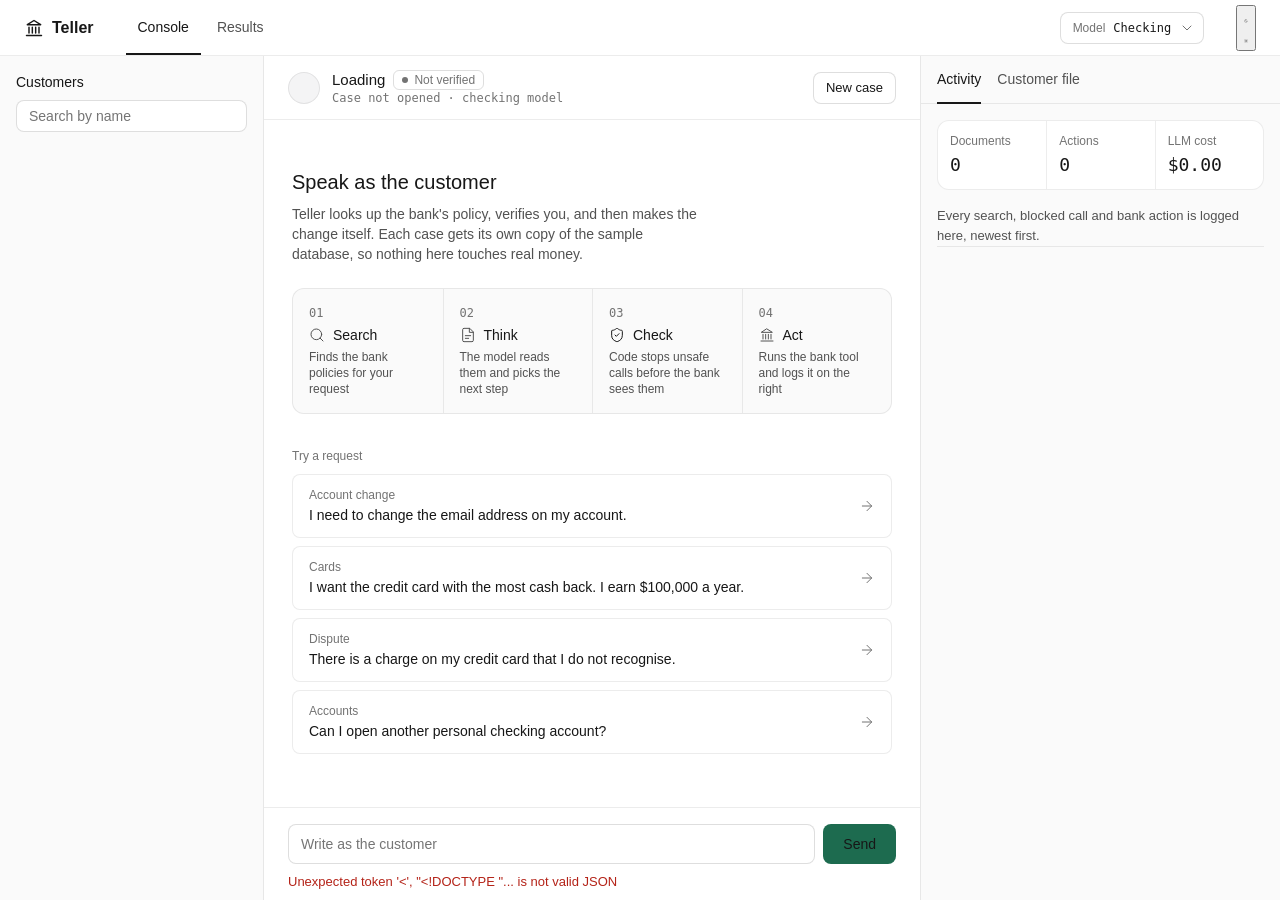
==== commit 30ba5f14: "Show the steps, verification state and message times in the console" ====
--- a/web/index.html
+++ b/web/index.html
@@ -6,8 +6,9 @@
   <title>Teller | Support console</title>
   <link rel="preconnect" href="https://fonts.googleapis.com">
   <link rel="stylesheet" href="https://fonts.googleapis.com/css2?family=IBM+Plex+Mono:wght@400;500&family=IBM+Plex+Sans:wght@400;500;600&display=swap">
-  <link rel="stylesheet" href="css/base.css?v=4">
-  <link rel="stylesheet" href="css/desk.css?v=4">
+  <link rel="stylesheet" href="css/base.css?v=5">
+  <link rel="stylesheet" href="css/desk.css?v=7">
+  <script src="js/theme.js?v=5"></script>
 </head>
 <body>
   <header class="topbar">
@@ -79,6 +80,10 @@
         </div>
       </div>
     </div>
+    <button class="theme-button" id="theme-button" type="button" aria-label="Switch theme">
+      <svg class="icon-moon" viewBox="0 0 24 24" fill="none" stroke="currentColor" stroke-width="1.5" stroke-linecap="round" stroke-linejoin="round" aria-hidden="true"><path d="M12 3a6 6 0 0 0 9 9 9 9 0 1 1-9-9Z"/></svg>
+      <svg class="icon-sun" viewBox="0 0 24 24" fill="none" stroke="currentColor" stroke-width="1.5" stroke-linecap="round" stroke-linejoin="round" aria-hidden="true"><circle cx="12" cy="12" r="4"/><path d="M12 2v2M12 20v2M4.9 4.9l1.4 1.4M17.7 17.7l1.4 1.4M2 12h2M20 12h2M6.3 17.7l-1.4 1.4M19.1 4.9l-1.4 1.4"/></svg>
+    </button>
   </header>
 
   <main class="console">
@@ -95,7 +100,7 @@
       <div class="conversation-head">
         <span class="avatar avatar-large" id="current-avatar"></span>
         <div class="conversation-title">
-          <h1 id="current-name">Loading</h1>
+          <h1><span id="current-name">Loading</span><span class="verify-badge" id="verify-badge">Not verified</span></h1>
           <p>Case <span id="case-number">not opened</span> · <span id="case-model">checking model</span></p>
         </div>
         <button class="secondary-button" id="new-case-button" type="button">New case</button>
@@ -105,6 +110,12 @@
         <div class="welcome" id="welcome">
           <h2>Speak as the customer</h2>
           <p>Teller looks up the bank's policy, verifies you, and then makes the change itself. Each case gets its own copy of the sample database, so nothing here touches real money.</p>
+          <ol class="pipeline" aria-label="How Teller handles a message">
+            <li><span class="pipeline-number">01</span><svg viewBox="0 0 24 24" fill="none" stroke="currentColor" stroke-width="1.5" stroke-linecap="round" stroke-linejoin="round" aria-hidden="true"><circle cx="11" cy="11" r="8"/><path d="m21 21-4.3-4.3"/></svg><span class="pipeline-title">Search</span><span class="pipeline-text">Finds the bank policies for your request</span></li>
+            <li><span class="pipeline-number">02</span><svg viewBox="0 0 24 24" fill="none" stroke="currentColor" stroke-width="1.5" stroke-linecap="round" stroke-linejoin="round" aria-hidden="true"><path d="M14 2H6a2 2 0 0 0-2 2v16a2 2 0 0 0 2 2h12a2 2 0 0 0 2-2V8z"/><path d="M14 2v6h6M8 13h8M8 17h5"/></svg><span class="pipeline-title">Think</span><span class="pipeline-text">The model reads them and picks the next step</span></li>
+            <li><span class="pipeline-number">03</span><svg viewBox="0 0 24 24" fill="none" stroke="currentColor" stroke-width="1.5" stroke-linecap="round" stroke-linejoin="round" aria-hidden="true"><path d="M20 13c0 5-3.5 7.5-7.7 9a1 1 0 0 1-.6 0C7.5 20.5 4 18 4 13V6a1 1 0 0 1 1-1c2 0 4.5-1.2 6.2-2.7a1.2 1.2 0 0 1 1.6 0C14.5 3.8 17 5 19 5a1 1 0 0 1 1 1z"/><path d="m9 12 2 2 4-4"/></svg><span class="pipeline-title">Check</span><span class="pipeline-text">Code stops unsafe calls before the bank sees them</span></li>
+            <li><span class="pipeline-number">04</span><svg viewBox="0 0 24 24" fill="none" stroke="currentColor" stroke-width="1.5" stroke-linecap="round" stroke-linejoin="round" aria-hidden="true"><path d="M3 21h18M6 18v-7M10 18v-7M14 18v-7M18 18v-7M12 3l8 5H4z"/></svg><span class="pipeline-title">Act</span><span class="pipeline-text">Runs the bank tool and logs it on the right</span></li>
+          </ol>
           <p class="offline-note" id="offline-note" hidden>Offline demo: a short script plays the language model, so only an email change runs end to end. Search, the checks in code and the bank tools are real.</p>
           <p class="suggestions-label">Try a request</p>
           <div class="suggestions" id="suggestions"></div>
@@ -141,8 +152,8 @@
     </aside>
   </main>
 
-  <script src="js/api.js?v=3"></script>
-  <script src="js/model.js?v=3"></script>
-  <script src="js/desk.js?v=3"></script>
+  <script src="js/api.js?v=5"></script>
+  <script src="js/model.js?v=5"></script>
+  <script src="js/desk.js?v=5"></script>
 </body>
 </html>
--- a/web/css/desk.css
+++ b/web/css/desk.css
@@ -72,7 +72,7 @@
   align-items: center;
   gap: 8px;
   width: 100%;
-  height: 36px;
+  height: 44px;
   padding: 0 8px;
   border: 0;
   border-radius: 8px;
@@ -83,21 +83,34 @@
 }
 
 .customer-button:hover {
-  background: rgba(23, 23, 23, 0.04);
+  background: var(--hover);
   color: var(--text);
 }
 
 .customer-active,
 .customer-active:hover {
-  background: rgba(23, 23, 23, 0.06);
+  background: var(--active);
   color: var(--text);
   font-weight: 500;
+}
+
+.customer-text {
+  display: flex;
+  flex-direction: column;
+  min-width: 0;
 }
 
 .customer-name {
   overflow: hidden;
   text-overflow: ellipsis;
   white-space: nowrap;
+}
+
+.customer-city {
+  color: var(--muted);
+  font-size: 12px;
+  font-weight: 400;
+  line-height: 16px;
 }
 
 .avatar {
@@ -146,11 +159,49 @@
 }
 
 .conversation-title h1 {
+  display: flex;
+  align-items: center;
+  gap: 8px;
+  min-width: 0;
+  font-size: 15px;
+  font-weight: 500;
+}
+
+#current-name {
   overflow: hidden;
-  font-size: 15px;
-  font-weight: 500;
   text-overflow: ellipsis;
   white-space: nowrap;
+}
+
+/* Turns green only when the bank's verification tool really ran */
+.verify-badge {
+  display: inline-flex;
+  flex-shrink: 0;
+  align-items: center;
+  gap: 6px;
+  height: 20px;
+  padding: 0 8px;
+  border: 1px solid var(--line-strong);
+  border-radius: 6px;
+  color: var(--muted);
+  font-size: 12px;
+  font-weight: 400;
+}
+
+.verify-badge::before {
+  width: 6px;
+  height: 6px;
+  border-radius: 50%;
+  background: var(--muted);
+  content: "";
+}
+
+.verify-done {
+  color: var(--positive);
+}
+
+.verify-done::before {
+  background: var(--positive);
 }
 
 .conversation-title p {
@@ -284,7 +335,7 @@
 .message-teller .message-text {
   border: 1px solid var(--line);
   background: var(--surface);
-  box-shadow: 0 1px 2px rgba(0, 0, 0, 0.04);
+  box-shadow: 0 1px 2px var(--shadow);
 }
 
 .typing {
@@ -350,7 +401,7 @@
   border: 0;
   border-radius: 8px;
   background: var(--accent);
-  color: #ffffff;
+  color: var(--on-accent);
   font-weight: 500;
   transition: background-color 150ms var(--ease), transform 150ms var(--ease);
 }
@@ -635,7 +686,7 @@
   border: 1px solid var(--line);
   border-radius: 12px;
   background: var(--surface);
-  box-shadow: 0 8px 24px rgba(0, 0, 0, 0.08);
+  box-shadow: 0 8px 24px var(--shadow-float);
 }
 
 .model-panel h2 {
@@ -743,7 +794,7 @@
   border: 0;
   border-radius: 8px;
   background: var(--accent);
-  color: #ffffff;
+  color: var(--on-accent);
   font-size: 13px;
   font-weight: 500;
   transition: background-color 150ms var(--ease);
@@ -768,8 +819,13 @@
 }
 
 @media (max-width: 640px) {
+  /* The menu fills the second line and leaves room for the theme button */
   .model-menu {
-    width: 100%;
+    flex: 1 0 calc(100% - 52px);
+    margin: 0 0 8px;
+  }
+
+  .theme-button {
     margin: 0 0 8px;
   }
 
@@ -787,3 +843,85 @@
     width: 100%;
   }
 }
+
+/* How a message moves through Teller, shown before the first message */
+
+.pipeline {
+  display: grid;
+  grid-template-columns: repeat(4, 1fr);
+  margin-top: 24px;
+  border: 1px solid var(--line);
+  border-radius: 12px;
+  background: var(--page);
+}
+
+.pipeline li {
+  display: grid;
+  grid-template-columns: 16px 1fr;
+  align-content: start;
+  gap: 4px 8px;
+  padding: 16px;
+  border-left: 1px solid var(--line);
+}
+
+.pipeline li:first-child {
+  border-left: 0;
+}
+
+.pipeline-number {
+  grid-column: 1 / -1;
+  color: var(--muted);
+  font-family: var(--mono);
+  font-size: 12px;
+  line-height: 16px;
+}
+
+.pipeline svg {
+  width: 16px;
+  height: 16px;
+  margin-top: 2px;
+  color: var(--text-soft);
+}
+
+.pipeline-title {
+  font-weight: 500;
+}
+
+.pipeline-text {
+  grid-column: 1 / -1;
+  color: var(--text-soft);
+  font-size: 12px;
+  line-height: 16px;
+}
+
+/* The check step is the one only Teller has, so it carries the accent */
+.pipeline li:nth-child(3) svg,
+.pipeline li:nth-child(3) .pipeline-title {
+  color: var(--accent-text);
+}
+
+.suggestion-words {
+  display: flex;
+  flex-direction: column;
+  gap: 2px;
+}
+
+.suggestion-topic {
+  color: var(--muted);
+  font-size: 12px;
+  line-height: 16px;
+}
+
+@media (max-width: 720px) {
+  .pipeline {
+    grid-template-columns: 1fr 1fr;
+  }
+
+  .pipeline li:nth-child(3) {
+    border-left: 0;
+  }
+
+  .pipeline li:nth-child(n + 3) {
+    border-top: 1px solid var(--line);
+  }
+}
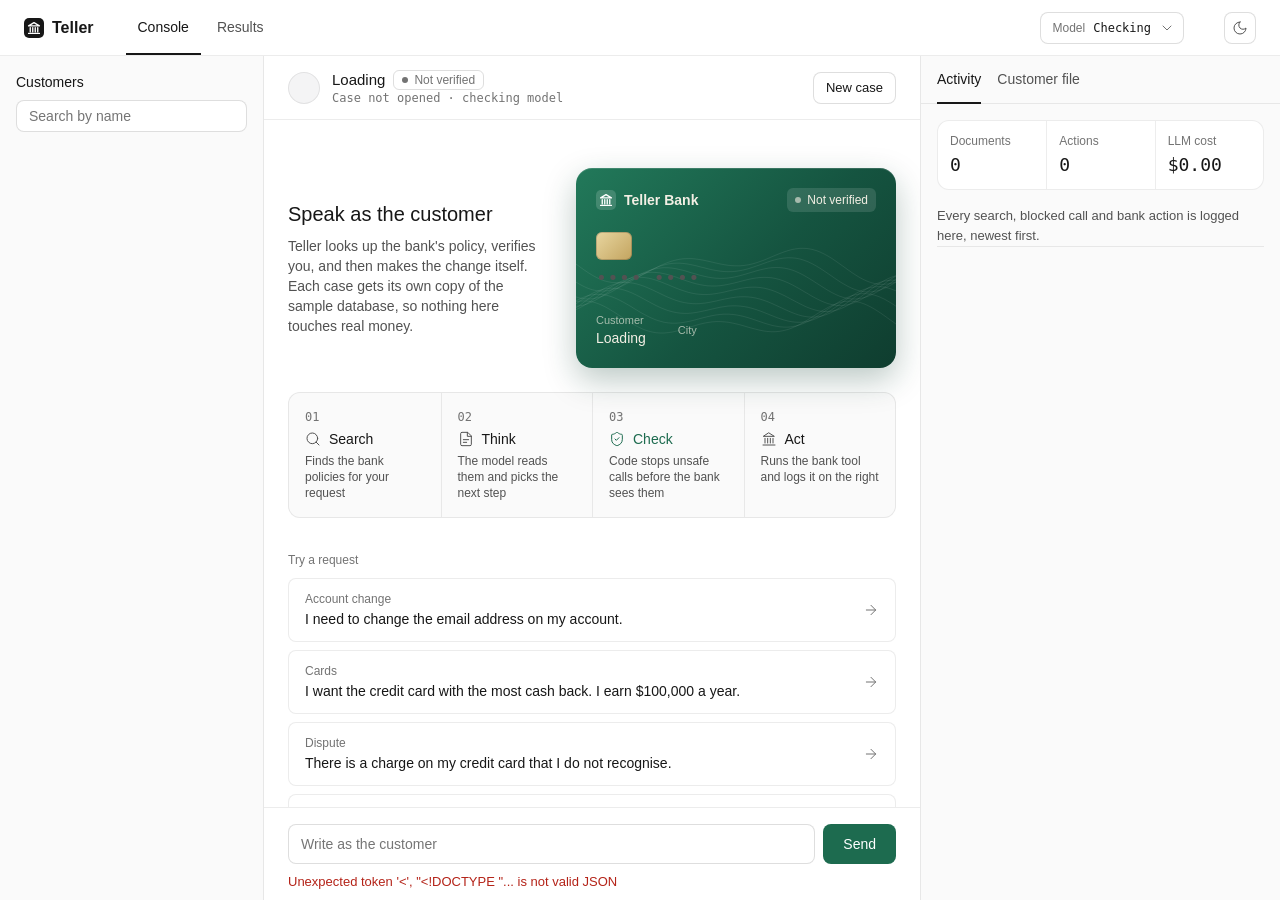
==== commit 53835acb: "Show the customer's bank card on the welcome screen" ====
--- a/web/index.html
+++ b/web/index.html
@@ -3,17 +3,18 @@
 <head>
   <meta charset="utf-8">
   <meta name="viewport" content="width=device-width, initial-scale=1">
+  <link rel="icon" href="data:image/svg+xml,%3Csvg xmlns='http://www.w3.org/2000/svg' viewBox='0 0 24 24'%3E%3Crect width='24' height='24' rx='6' fill='%231d6b4f'/%3E%3Cpath d='M5.5 18.5h13M7.5 16.5v-5M10.5 16.5v-5M13.5 16.5v-5M16.5 16.5v-5M12 5.5l6.5 4h-13z' fill='none' stroke='white' stroke-width='1.6' stroke-linecap='round' stroke-linejoin='round'/%3E%3C/svg%3E">
   <title>Teller | Support console</title>
   <link rel="preconnect" href="https://fonts.googleapis.com">
   <link rel="stylesheet" href="https://fonts.googleapis.com/css2?family=IBM+Plex+Mono:wght@400;500&family=IBM+Plex+Sans:wght@400;500;600&display=swap">
-  <link rel="stylesheet" href="css/base.css?v=5">
-  <link rel="stylesheet" href="css/desk.css?v=7">
-  <script src="js/theme.js?v=5"></script>
+  <link rel="stylesheet" href="css/base.css?v=8">
+  <link rel="stylesheet" href="css/desk.css?v=8">
+  <script src="js/theme.js?v=8"></script>
 </head>
 <body>
   <header class="topbar">
     <a class="brand" href="index.html">
-      <svg class="brand-mark" viewBox="0 0 24 24" fill="none" stroke="currentColor" stroke-width="1.75" stroke-linecap="round" stroke-linejoin="round" aria-hidden="true"><path d="M3 21h18M6 18v-7M10 18v-7M14 18v-7M18 18v-7M12 3l8 5H4z"/></svg>
+      <svg class="brand-mark" viewBox="0 0 24 24" aria-hidden="true"><rect width="24" height="24" rx="6" fill="currentColor"/><path d="M5.5 18.5h13M7.5 16.5v-5M10.5 16.5v-5M13.5 16.5v-5M16.5 16.5v-5M12 5.5l6.5 4h-13z" fill="none" stroke="#ffffff" stroke-width="1.6" stroke-linecap="round" stroke-linejoin="round"/></svg>
       Teller
     </a>
     <nav class="nav">
@@ -108,8 +109,32 @@
 
       <div class="messages" id="messages">
         <div class="welcome" id="welcome">
-          <h2>Speak as the customer</h2>
-          <p>Teller looks up the bank's policy, verifies you, and then makes the change itself. Each case gets its own copy of the sample database, so nothing here touches real money.</p>
+          <div class="welcome-top">
+            <div class="welcome-text">
+              <h2>Speak as the customer</h2>
+              <p>Teller looks up the bank's policy, verifies you, and then makes the change itself. Each case gets its own copy of the sample database, so nothing here touches real money.</p>
+            </div>
+
+            <div class="bank-card" aria-label="Sample customer card">
+              <svg class="card-pattern" viewBox="0 0 400 250" preserveAspectRatio="none" aria-hidden="true"><path d="M0 120.0 L5 123.7 L10 127.3 L15 130.7 L20 133.8 L25 136.6 L30 139.0 L35 140.9 L40 142.2 L45 143.1 L50 143.3 L55 143.1 L60 142.3 L65 141.1 L70 139.4 L75 137.4 L80 135.1 L85 132.6 L90 130.0 L95 127.3 L100 124.7 L105 122.2 L110 120.0 L115 118.0 L120 116.3 L125 115.0 L130 114.0 L135 113.4 L140 113.2 L145 113.3 L150 113.8 L155 114.5 L160 115.4 L165 116.5 L170 117.6 L175 118.8 L180 119.9 L185 120.8 L190 121.6 L195 122.1 L200 122.3 L205 122.3 L210 121.8 L215 121.1 L220 120.0 L225 118.6 L230 116.9 L235 115.1 L240 113.0 L245 110.9 L250 108.8 L255 106.8 L260 104.9 L265 103.3 L270 101.9 L275 101.0 L280 100.4 L285 100.4 L290 100.8 L295 101.7 L300 103.1 L305 105.0 L310 107.4 L315 110.1 L320 113.2 L325 116.6 L330 120.1 L335 123.7 L340 127.3 L345 130.8 L350 134.1 L355 137.1 L360 139.7 L365 141.9 L370 143.6 L375 144.8 L380 145.4 L385 145.4 L390 144.9 L395 143.9 L400 142.3"/><path d="M0 142.6 L5 145.6 L10 148.2 L15 150.4 L20 152.1 L25 153.2 L30 153.8 L35 153.8 L40 153.3 L45 152.2 L50 150.6 L55 148.7 L60 146.3 L65 143.7 L70 140.9 L75 138.0 L80 135.0 L85 132.1 L90 129.4 L95 126.8 L100 124.6 L105 122.7 L110 121.2 L115 120.0 L120 119.3 L125 119.0 L130 119.0 L135 119.4 L140 120.1 L145 121.1 L150 122.2 L155 123.5 L160 124.7 L165 126.0 L170 127.2 L175 128.1 L180 128.9 L185 129.4 L190 129.6 L195 129.5 L200 129.1 L205 128.3 L210 127.3 L215 126.0 L220 124.4 L225 122.7 L230 121.0 L235 119.2 L240 117.4 L245 115.8 L250 114.4 L255 113.3 L260 112.6 L265 112.2 L270 112.3 L275 112.8 L280 113.8 L285 115.3 L290 117.2 L295 119.6 L300 122.3 L305 125.3 L310 128.6 L315 132.0 L320 135.4 L325 138.9 L330 142.2 L335 145.2 L340 148.0 L345 150.4 L350 152.3 L355 153.8 L360 154.7 L365 155.0 L370 154.7 L375 153.9 L380 152.5 L385 150.6 L390 148.3 L395 145.6 L400 142.6"/><path d="M0 161.2 L5 162.6 L10 163.5 L15 163.8 L20 163.5 L25 162.6 L30 161.3 L35 159.4 L40 157.1 L45 154.5 L50 151.6 L55 148.5 L60 145.2 L65 142.0 L70 138.9 L75 135.9 L80 133.2 L85 130.7 L90 128.7 L95 127.0 L100 125.8 L105 125.0 L110 124.6 L115 124.7 L120 125.1 L125 125.9 L130 127.0 L135 128.2 L140 129.7 L145 131.2 L150 132.6 L155 134.1 L160 135.3 L165 136.4 L170 137.2 L175 137.8 L180 138.0 L185 137.9 L190 137.5 L195 136.8 L200 135.8 L205 134.6 L210 133.2 L215 131.7 L220 130.2 L225 128.7 L230 127.4 L235 126.2 L240 125.2 L245 124.6 L250 124.4 L255 124.5 L260 125.1 L265 126.1 L270 127.5 L275 129.4 L280 131.7 L285 134.3 L290 137.2 L295 140.3 L300 143.5 L305 146.7 L310 149.9 L315 153.0 L320 155.8 L325 158.3 L330 160.4 L335 162.0 L340 163.1 L345 163.7 L350 163.7 L355 163.2 L360 162.0 L365 160.4 L370 158.2 L375 155.6 L380 152.7 L385 149.4 L390 146.0 L395 142.5 L400 138.9"/><path d="M0 172.9 L5 172.3 L10 171.2 L15 169.5 L20 167.4 L25 164.8 L30 161.9 L35 158.7 L40 155.4 L45 151.9 L50 148.5 L55 145.2 L60 142.0 L65 139.2 L70 136.6 L75 134.5 L80 132.8 L85 131.5 L90 130.7 L95 130.4 L100 130.6 L105 131.1 L110 132.1 L115 133.3 L120 134.8 L125 136.4 L130 138.2 L135 140.0 L140 141.7 L145 143.3 L150 144.7 L155 145.8 L160 146.7 L165 147.3 L170 147.5 L175 147.5 L180 147.1 L185 146.4 L190 145.5 L195 144.4 L200 143.2 L205 141.9 L210 140.6 L215 139.4 L220 138.3 L225 137.5 L230 136.9 L235 136.7 L240 136.8 L245 137.3 L250 138.3 L255 139.6 L260 141.4 L265 143.5 L270 145.9 L275 148.6 L280 151.4 L285 154.4 L290 157.3 L295 160.3 L300 163.0 L305 165.5 L310 167.7 L315 169.5 L320 170.8 L325 171.7 L330 172.0 L335 171.7 L340 170.8 L345 169.4 L350 167.5 L355 165.1 L360 162.3 L365 159.2 L370 155.8 L375 152.2 L380 148.5 L385 144.9 L390 141.3 L395 138.0 L400 135.0"/><path d="M0 177.0 L5 174.6 L10 171.8 L15 168.7 L20 165.3 L25 161.7 L30 158.1 L35 154.6 L40 151.1 L45 147.9 L50 145.0 L55 142.4 L60 140.3 L65 138.6 L70 137.4 L75 136.7 L80 136.6 L85 136.9 L90 137.6 L95 138.7 L100 140.2 L105 142.0 L110 143.9 L115 145.9 L120 148.0 L125 150.1 L130 152.0 L135 153.7 L140 155.3 L145 156.5 L150 157.4 L155 157.9 L160 158.2 L165 158.1 L170 157.7 L175 157.0 L180 156.1 L185 155.1 L190 153.9 L195 152.8 L200 151.7 L205 150.6 L210 149.8 L215 149.2 L220 149.0 L225 149.0 L230 149.4 L235 150.2 L240 151.4 L245 152.9 L250 154.8 L255 157.0 L260 159.3 L265 161.9 L270 164.6 L275 167.2 L280 169.8 L285 172.3 L290 174.5 L295 176.3 L300 177.8 L305 178.9 L310 179.4 L315 179.4 L320 178.9 L325 177.8 L330 176.2 L335 174.1 L340 171.5 L345 168.5 L350 165.3 L355 161.8 L360 158.1 L365 154.4 L370 150.7 L375 147.2 L380 143.9 L385 140.9 L390 138.3 L395 136.2 L400 134.6"/><path d="M0 174.9 L5 171.4 L10 167.7 L15 164.0 L20 160.4 L25 156.9 L30 153.7 L35 150.8 L40 148.3 L45 146.3 L50 144.7 L55 143.7 L60 143.1 L65 143.2 L70 143.7 L75 144.7 L80 146.1 L85 147.8 L90 149.9 L95 152.1 L100 154.5 L105 156.9 L110 159.3 L115 161.6 L120 163.6 L125 165.5 L130 167.0 L135 168.2 L140 169.0 L145 169.5 L150 169.7 L155 169.5 L160 169.0 L165 168.3 L170 167.3 L175 166.3 L180 165.1 L185 164.0 L190 163.0 L195 162.1 L200 161.4 L205 161.0 L210 160.9 L215 161.1 L220 161.7 L225 162.6 L230 163.9 L235 165.5 L240 167.3 L245 169.4 L250 171.7 L255 174.0 L260 176.3 L265 178.6 L270 180.7 L275 182.6 L280 184.2 L285 185.4 L290 186.1 L295 186.4 L300 186.2 L305 185.5 L310 184.2 L315 182.4 L320 180.2 L325 177.5 L330 174.5 L335 171.1 L340 167.6 L345 164.0 L350 160.3 L355 156.7 L360 153.2 L365 150.1 L370 147.2 L375 144.8 L380 142.9 L385 141.4 L390 140.6 L395 140.2 L400 140.5"/><path d="M0 169.9 L5 166.3 L10 162.9 L15 159.7 L20 156.9 L25 154.6 L30 152.7 L35 151.3 L40 150.4 L45 150.2 L50 150.4 L55 151.2 L60 152.5 L65 154.2 L70 156.2 L75 158.6 L80 161.2 L85 163.9 L90 166.6 L95 169.3 L100 171.9 L105 174.3 L110 176.4 L115 178.2 L120 179.6 L125 180.7 L130 181.4 L135 181.7 L140 181.7 L145 181.3 L150 180.6 L155 179.7 L160 178.6 L165 177.5 L170 176.3 L175 175.2 L180 174.1 L185 173.3 L190 172.6 L195 172.3 L200 172.3 L205 172.6 L210 173.2 L215 174.1 L220 175.4 L225 176.9 L230 178.7 L235 180.6 L240 182.6 L245 184.6 L250 186.6 L255 188.4 L260 190.0 L265 191.3 L270 192.2 L275 192.8 L280 192.9 L285 192.5 L290 191.6 L295 190.2 L300 188.3 L305 186.0 L310 183.3 L315 180.3 L320 177.0 L325 173.5 L330 170.0 L335 166.4 L340 162.9 L345 159.7 L350 156.7 L355 154.0 L360 151.9 L365 150.2 L370 149.0 L375 148.4 L380 148.3 L385 148.9 L390 150.0 L395 151.6 L400 153.6"/><path d="M0 166.1 L5 163.5 L10 161.3 L15 159.6 L20 158.5 L25 157.9 L30 157.9 L35 158.4 L40 159.5 L45 161.1 L50 163.1 L55 165.5 L60 168.2 L65 171.0 L70 174.0 L75 177.1 L80 180.1 L85 182.9 L90 185.5 L95 187.9 L100 189.9 L105 191.5 L110 192.8 L115 193.6 L120 194.0 L125 194.0 L130 193.6 L135 192.9 L140 192.0 L145 190.9 L150 189.6 L155 188.2 L160 186.9 L165 185.7 L170 184.6 L175 183.7 L180 183.1 L185 182.7 L190 182.7 L195 183.0 L200 183.6 L205 184.5 L210 185.7 L215 187.1 L220 188.7 L225 190.4 L230 192.1 L235 193.8 L240 195.3 L245 196.7 L250 197.7 L255 198.5 L260 198.9 L265 198.9 L270 198.4 L275 197.4 L280 196.0 L285 194.1 L290 191.8 L295 189.2 L300 186.2 L305 183.0 L310 179.7 L315 176.3 L320 172.9 L325 169.7 L330 166.6 L335 163.9 L340 161.5 L345 159.6 L350 158.2 L355 157.3 L360 157.0 L365 157.3 L370 158.1 L375 159.5 L380 161.4 L385 163.7 L390 166.5 L395 169.5 L400 172.8"/><path d="M0 167.3 L5 166.4 L10 166.1 L15 166.4 L20 167.2 L25 168.6 L30 170.5 L35 172.8 L40 175.5 L45 178.5 L50 181.6 L55 184.9 L60 188.2 L65 191.4 L70 194.5 L75 197.3 L80 199.8 L85 202.0 L90 203.7 L95 205.0 L100 205.9 L105 206.3 L110 206.3 L115 205.8 L120 205.1 L125 204.0 L130 202.7 L135 201.2 L140 199.7 L145 198.1 L150 196.6 L155 195.2 L160 194.0 L165 193.1 L170 192.4 L175 192.0 L180 192.0 L185 192.3 L190 192.8 L195 193.7 L200 194.8 L205 196.0 L210 197.4 L215 198.9 L220 200.3 L225 201.6 L230 202.8 L235 203.8 L240 204.4 L245 204.7 L250 204.6 L255 204.1 L260 203.1 L265 201.8 L270 200.0 L275 197.8 L280 195.3 L285 192.5 L290 189.5 L295 186.3 L300 183.2 L305 180.0 L310 177.1 L315 174.3 L320 171.8 L325 169.8 L330 168.1 L335 167.0 L340 166.5 L345 166.4 L350 167.0 L355 168.1 L360 169.8 L365 172.0 L370 174.6 L375 177.6 L380 180.8 L385 184.3 L390 187.9 L395 191.4 L400 195.0"/></svg>
+              <div class="card-row">
+                <span class="card-brand"><svg class="card-mark" viewBox="0 0 24 24" aria-hidden="true"><rect width="24" height="24" rx="6" fill="currentColor"/><path d="M5.5 18.5h13M7.5 16.5v-5M10.5 16.5v-5M13.5 16.5v-5M16.5 16.5v-5M12 5.5l6.5 4h-13z" fill="none" stroke="#ffffff" stroke-width="1.6" stroke-linecap="round" stroke-linejoin="round"/></svg>Teller Bank</span>
+                <span class="card-status" id="card-status">Not verified</span>
+              </div>
+              <span class="card-chip" aria-hidden="true"></span>
+              <p class="card-number" id="card-number">•••• ••••</p>
+              <div class="card-row card-bottom">
+                <span>
+                  <span class="card-label">Customer</span>
+                  <span class="card-value" id="card-name">Loading</span>
+                </span>
+                <span>
+                  <span class="card-label">City</span>
+                  <span class="card-value" id="card-city"></span>
+                </span>
+              </div>
+            </div>
+          </div>
           <ol class="pipeline" aria-label="How Teller handles a message">
             <li><span class="pipeline-number">01</span><svg viewBox="0 0 24 24" fill="none" stroke="currentColor" stroke-width="1.5" stroke-linecap="round" stroke-linejoin="round" aria-hidden="true"><circle cx="11" cy="11" r="8"/><path d="m21 21-4.3-4.3"/></svg><span class="pipeline-title">Search</span><span class="pipeline-text">Finds the bank policies for your request</span></li>
             <li><span class="pipeline-number">02</span><svg viewBox="0 0 24 24" fill="none" stroke="currentColor" stroke-width="1.5" stroke-linecap="round" stroke-linejoin="round" aria-hidden="true"><path d="M14 2H6a2 2 0 0 0-2 2v16a2 2 0 0 0 2 2h12a2 2 0 0 0 2-2V8z"/><path d="M14 2v6h6M8 13h8M8 17h5"/></svg><span class="pipeline-title">Think</span><span class="pipeline-text">The model reads them and picks the next step</span></li>
@@ -152,8 +177,8 @@
     </aside>
   </main>
 
-  <script src="js/api.js?v=5"></script>
-  <script src="js/model.js?v=5"></script>
-  <script src="js/desk.js?v=5"></script>
+  <script src="js/api.js?v=8"></script>
+  <script src="js/model.js?v=8"></script>
+  <script src="js/desk.js?v=8"></script>
 </body>
 </html>
--- a/web/css/base.css
+++ b/web/css/base.css
@@ -9,10 +9,19 @@
   --text-soft: #525252;
   --muted: #737373;
 
+  /* Hover and selection, a small step darker than the surface */
+  --hover: rgba(23, 23, 23, 0.04);
+  --active: rgba(23, 23, 23, 0.06);
+  --bar: #b5b5ba;
+  --shadow: rgba(0, 0, 0, 0.04);
+  --shadow-float: rgba(0, 0, 0, 0.08);
+
   /* The one accent: the green ink of a bank ledger */
   --accent: #1d6b4f;
   --accent-dark: #16533d;
+  --accent-text: #1d6b4f;
   --accent-ring: rgba(29, 107, 79, 0.18);
+  --on-accent: #ffffff;
 
   /* Meaning only: a posted action and a stopped one */
   --positive: #15803d;
@@ -21,6 +30,35 @@
   --font: "IBM Plex Sans", "Helvetica Neue", Arial, sans-serif;
   --mono: "IBM Plex Mono", Menlo, monospace;
   --ease: cubic-bezier(0.22, 1, 0.36, 1);
+  color-scheme: light;
+}
+
+/* Dark theme: the same roles on a near black graphite ramp. theme.js sets data-theme. */
+:root[data-theme="dark"] {
+  --page: #141415;
+  --surface: #19191b;
+  --raised: #232325;
+  --line: rgba(237, 237, 237, 0.08);
+  --line-strong: rgba(237, 237, 237, 0.14);
+  --text: #ededed;
+  --text-soft: #a1a1a6;
+  --muted: #85858b;
+
+  --hover: rgba(237, 237, 237, 0.04);
+  --active: rgba(237, 237, 237, 0.07);
+  --bar: #4a4a50;
+  --shadow: rgba(0, 0, 0, 0.3);
+  --shadow-float: rgba(0, 0, 0, 0.5);
+
+  --accent: #23805e;
+  --accent-dark: #2a916b;
+  --accent-text: #6fcca5;
+  --accent-ring: rgba(111, 204, 165, 0.22);
+  --on-accent: #ffffff;
+
+  --positive: #4cc38a;
+  --negative: #ef5a5f;
+  color-scheme: dark;
 }
 
 * {
@@ -135,6 +173,40 @@
   color: var(--text);
 }
 
+.theme-button {
+  display: grid;
+  flex-shrink: 0;
+  width: 32px;
+  height: 32px;
+  margin-left: 8px;
+  border: 1px solid var(--line-strong);
+  border-radius: 8px;
+  background: var(--surface);
+  color: var(--text-soft);
+  place-items: center;
+  transition: background-color 150ms var(--ease), color 150ms var(--ease);
+}
+
+.theme-button:hover {
+  background: var(--raised);
+  color: var(--text);
+}
+
+.theme-button svg {
+  width: 16px;
+  height: 16px;
+}
+
+/* Show the moon in light mode and the sun in dark mode: the button shows where it goes */
+.theme-button .icon-sun,
+:root[data-theme="dark"] .theme-button .icon-moon {
+  display: none;
+}
+
+:root[data-theme="dark"] .theme-button .icon-sun {
+  display: block;
+}
+
 .model-line {
   margin-left: auto;
   color: var(--muted);
@@ -156,7 +228,7 @@
   }
 
   .model-line {
-    width: 100%;
+    flex: 1;
     margin: 0 0 4px;
   }
 }
--- a/web/css/desk.css
+++ b/web/css/desk.css
@@ -244,8 +244,15 @@
 
 .welcome {
   width: 100%;
-  max-width: 600px;
+  max-width: 720px;
   margin: 24px auto 0;
+}
+
+.welcome-top {
+  display: grid;
+  grid-template-columns: minmax(0, 1fr) 320px;
+  align-items: center;
+  gap: 32px;
 }
 
 .welcome h2 {
@@ -925,3 +932,138 @@
     border-top: 1px solid var(--line);
   }
 }
+
+/* The customer's bank card: the one rich object on the screen.
+   Deep ledger green, the fine wavy lines printed on cheques, and a metal chip. */
+
+.bank-card {
+  position: relative;
+  display: flex;
+  flex-direction: column;
+  height: 200px;
+  padding: 20px;
+  overflow: hidden;
+  border-radius: 16px;
+  background: linear-gradient(135deg, #22795a 0%, #155440 55%, #0f3d2f 100%);
+  box-shadow: 0 12px 32px rgba(15, 61, 47, 0.28), inset 0 1px 0 rgba(255, 255, 255, 0.14);
+  color: #f3efe4;
+}
+
+.card-pattern {
+  position: absolute;
+  inset: 0;
+  width: 100%;
+  height: 100%;
+  fill: none;
+  stroke: rgba(255, 255, 255, 0.1);
+  stroke-width: 1;
+}
+
+.card-row {
+  position: relative;
+  display: flex;
+  align-items: center;
+  justify-content: space-between;
+}
+
+.card-brand {
+  display: flex;
+  align-items: center;
+  gap: 8px;
+  font-size: 14px;
+  font-weight: 600;
+}
+
+.card-mark {
+  width: 20px;
+  height: 20px;
+  color: rgba(255, 255, 255, 0.16);
+}
+
+.card-status {
+  display: inline-flex;
+  align-items: center;
+  gap: 6px;
+  height: 24px;
+  padding: 0 8px;
+  border-radius: 6px;
+  background: rgba(255, 255, 255, 0.12);
+  font-size: 12px;
+}
+
+.card-status::before {
+  width: 6px;
+  height: 6px;
+  border-radius: 50%;
+  background: rgba(243, 239, 228, 0.6);
+  content: "";
+}
+
+.card-verified {
+  background: rgba(76, 195, 138, 0.28);
+}
+
+.card-verified::before {
+  background: #7ee2ae;
+}
+
+.card-chip {
+  position: relative;
+  width: 36px;
+  height: 28px;
+  margin-top: 20px;
+  border-radius: 6px;
+  background: linear-gradient(135deg, #e8d6a0 0%, #c3a45f 100%);
+  box-shadow: inset 0 0 0 1px rgba(0, 0, 0, 0.18);
+}
+
+.card-number {
+  position: relative;
+  margin-top: 12px;
+  font-family: var(--mono);
+  font-size: 18px;
+  letter-spacing: 0.04em;
+}
+
+.card-bottom {
+  justify-content: flex-start;
+  gap: 32px;
+  margin-top: auto;
+}
+
+.card-label {
+  display: block;
+  color: rgba(243, 239, 228, 0.65);
+  font-size: 11px;
+  line-height: 16px;
+}
+
+.card-value {
+  display: block;
+  font-weight: 500;
+}
+
+/* Teller's replies carry the small mark, like a sender's logo */
+
+.message-mark {
+  width: 16px;
+  height: 16px;
+  color: var(--accent);
+}
+
+.message-teller .message-author {
+  display: flex;
+  align-items: center;
+  gap: 6px;
+}
+
+@media (max-width: 900px) {
+  .welcome-top {
+    grid-template-columns: 1fr;
+    gap: 24px;
+  }
+
+  .bank-card {
+    max-width: 340px;
+  }
+}
